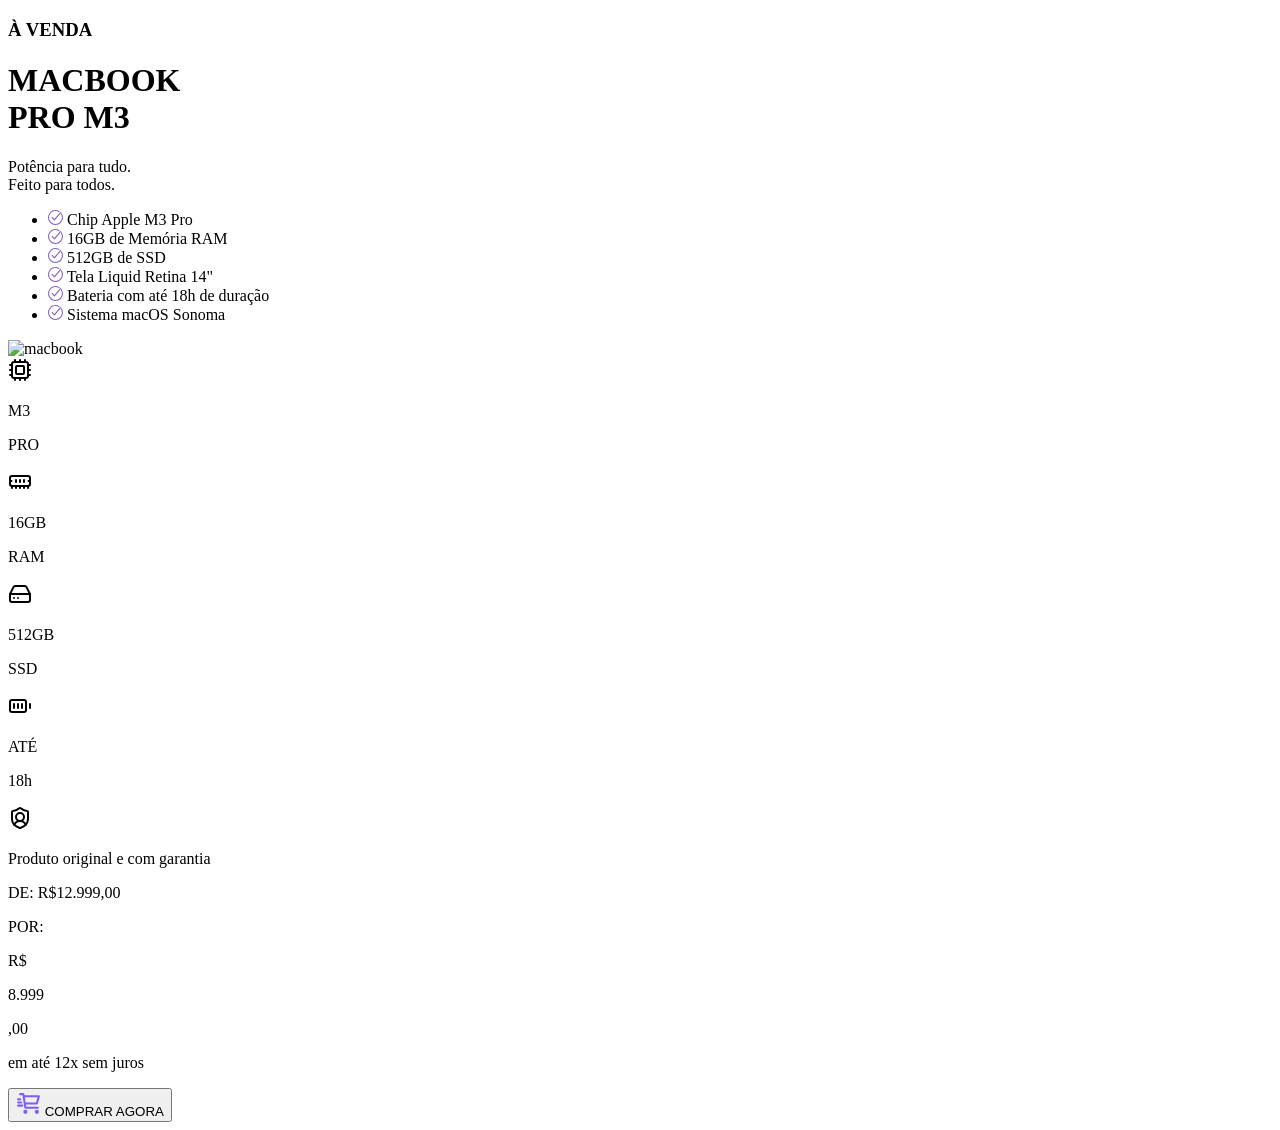
==== Exercicio2/index.html @ b4ba95b3 "Ajustes html" ====
<!DOCTYPE html>
<html lang="en">
<head>
    <meta charset="UTF-8">
    <meta name="viewport" content="width=device-width, initial-scale=1.0">
    <link rel="stylesheet" href="style.css">
    <title>Vendas</title>
</head>
<body>
    <div class="container">
        <div class="principal">
        <div class="info">
            <h3>À VENDA</h3>
            <h1 class="titulo">MACBOOK <br><span>PRO M3</span></h1>
            <p class="msg">
                 Potência para tudo.<br>
                 Feito para todos.
            </p>
            <ul>
                <li><svg width="15px" height="15px" viewBox="0 0 117 117" version="1.1" xmlns="http://www.w3.org/2000/svg" xmlns:xlink="http://www.w3.org/1999/xlink" fill="#000000"><g id="SVGRepo_bgCarrier" stroke-width="0"></g><g id="SVGRepo_tracerCarrier" stroke-linecap="round" stroke-linejoin="round"></g><g id="SVGRepo_iconCarrier"> <title></title> <desc></desc> <defs></defs> <g fill="none" fill-rule="evenodd" id="Page-1" stroke="none" stroke-width="1"> <g fill-rule="nonzero" id="correct"> <path d="M34.5,55.1 C32.9,53.5 30.3,53.5 28.7,55.1 C27.1,56.7 27.1,59.3 28.7,60.9 L47.6,79.8 C48.4,80.6 49.4,81 50.5,81 C50.6,81 50.6,81 50.7,81 C51.8,80.9 52.9,80.4 53.7,79.5 L101,22.8 C102.4,21.1 102.2,18.5 100.5,17 C98.8,15.6 96.2,15.8 94.7,17.5 L50.2,70.8 L34.5,55.1 Z" fill="#815EC2" id="Shape"></path> <path d="M89.1,9.3 C66.1,-5.1 36.6,-1.7 17.4,17.5 C-5.2,40.1 -5.2,77 17.4,99.6 C28.7,110.9 43.6,116.6 58.4,116.6 C73.2,116.6 88.1,110.9 99.4,99.6 C118.7,80.3 122,50.7 107.5,27.7 C106.3,25.8 103.8,25.2 101.9,26.4 C100,27.6 99.4,30.1 100.6,32 C113.1,51.8 110.2,77.2 93.6,93.8 C74.2,113.2 42.5,113.2 23.1,93.8 C3.7,74.4 3.7,42.7 23.1,23.3 C39.7,6.8 65,3.9 84.8,16.2 C86.7,17.4 89.2,16.8 90.4,14.9 C91.6,13 91,10.5 89.1,9.3 Z" fill="#815EC2" id="Shape"></path> </g> </g> </g></svg> Chip Apple M3 Pro</li>
                <li><svg width="15px" height="15px" viewBox="0 0 117 117" version="1.1" xmlns="http://www.w3.org/2000/svg" xmlns:xlink="http://www.w3.org/1999/xlink" fill="#000000"><g id="SVGRepo_bgCarrier" stroke-width="0"></g><g id="SVGRepo_tracerCarrier" stroke-linecap="round" stroke-linejoin="round"></g><g id="SVGRepo_iconCarrier"> <title></title> <desc></desc> <defs></defs> <g fill="none" fill-rule="evenodd" id="Page-1" stroke="none" stroke-width="1"> <g fill-rule="nonzero" id="correct"> <path d="M34.5,55.1 C32.9,53.5 30.3,53.5 28.7,55.1 C27.1,56.7 27.1,59.3 28.7,60.9 L47.6,79.8 C48.4,80.6 49.4,81 50.5,81 C50.6,81 50.6,81 50.7,81 C51.8,80.9 52.9,80.4 53.7,79.5 L101,22.8 C102.4,21.1 102.2,18.5 100.5,17 C98.8,15.6 96.2,15.8 94.7,17.5 L50.2,70.8 L34.5,55.1 Z" fill="#815EC2" id="Shape"></path> <path d="M89.1,9.3 C66.1,-5.1 36.6,-1.7 17.4,17.5 C-5.2,40.1 -5.2,77 17.4,99.6 C28.7,110.9 43.6,116.6 58.4,116.6 C73.2,116.6 88.1,110.9 99.4,99.6 C118.7,80.3 122,50.7 107.5,27.7 C106.3,25.8 103.8,25.2 101.9,26.4 C100,27.6 99.4,30.1 100.6,32 C113.1,51.8 110.2,77.2 93.6,93.8 C74.2,113.2 42.5,113.2 23.1,93.8 C3.7,74.4 3.7,42.7 23.1,23.3 C39.7,6.8 65,3.9 84.8,16.2 C86.7,17.4 89.2,16.8 90.4,14.9 C91.6,13 91,10.5 89.1,9.3 Z" fill="#815EC2" id="Shape"></path> </g> </g> </g></svg> 16GB de Memória RAM</li>
                <li><svg width="15px" height="15px" viewBox="0 0 117 117" version="1.1" xmlns="http://www.w3.org/2000/svg" xmlns:xlink="http://www.w3.org/1999/xlink" fill="#000000"><g id="SVGRepo_bgCarrier" stroke-width="0"></g><g id="SVGRepo_tracerCarrier" stroke-linecap="round" stroke-linejoin="round"></g><g id="SVGRepo_iconCarrier"> <title></title> <desc></desc> <defs></defs> <g fill="none" fill-rule="evenodd" id="Page-1" stroke="none" stroke-width="1"> <g fill-rule="nonzero" id="correct"> <path d="M34.5,55.1 C32.9,53.5 30.3,53.5 28.7,55.1 C27.1,56.7 27.1,59.3 28.7,60.9 L47.6,79.8 C48.4,80.6 49.4,81 50.5,81 C50.6,81 50.6,81 50.7,81 C51.8,80.9 52.9,80.4 53.7,79.5 L101,22.8 C102.4,21.1 102.2,18.5 100.5,17 C98.8,15.6 96.2,15.8 94.7,17.5 L50.2,70.8 L34.5,55.1 Z" fill="#815EC2" id="Shape"></path> <path d="M89.1,9.3 C66.1,-5.1 36.6,-1.7 17.4,17.5 C-5.2,40.1 -5.2,77 17.4,99.6 C28.7,110.9 43.6,116.6 58.4,116.6 C73.2,116.6 88.1,110.9 99.4,99.6 C118.7,80.3 122,50.7 107.5,27.7 C106.3,25.8 103.8,25.2 101.9,26.4 C100,27.6 99.4,30.1 100.6,32 C113.1,51.8 110.2,77.2 93.6,93.8 C74.2,113.2 42.5,113.2 23.1,93.8 C3.7,74.4 3.7,42.7 23.1,23.3 C39.7,6.8 65,3.9 84.8,16.2 C86.7,17.4 89.2,16.8 90.4,14.9 C91.6,13 91,10.5 89.1,9.3 Z" fill="#815EC2" id="Shape"></path> </g> </g> </g></svg> 512GB de SSD</li>
                <li><svg width="15px" height="15px" viewBox="0 0 117 117" version="1.1" xmlns="http://www.w3.org/2000/svg" xmlns:xlink="http://www.w3.org/1999/xlink" fill="#000000"><g id="SVGRepo_bgCarrier" stroke-width="0"></g><g id="SVGRepo_tracerCarrier" stroke-linecap="round" stroke-linejoin="round"></g><g id="SVGRepo_iconCarrier"> <title></title> <desc></desc> <defs></defs> <g fill="none" fill-rule="evenodd" id="Page-1" stroke="none" stroke-width="1"> <g fill-rule="nonzero" id="correct"> <path d="M34.5,55.1 C32.9,53.5 30.3,53.5 28.7,55.1 C27.1,56.7 27.1,59.3 28.7,60.9 L47.6,79.8 C48.4,80.6 49.4,81 50.5,81 C50.6,81 50.6,81 50.7,81 C51.8,80.9 52.9,80.4 53.7,79.5 L101,22.8 C102.4,21.1 102.2,18.5 100.5,17 C98.8,15.6 96.2,15.8 94.7,17.5 L50.2,70.8 L34.5,55.1 Z" fill="#815EC2" id="Shape"></path> <path d="M89.1,9.3 C66.1,-5.1 36.6,-1.7 17.4,17.5 C-5.2,40.1 -5.2,77 17.4,99.6 C28.7,110.9 43.6,116.6 58.4,116.6 C73.2,116.6 88.1,110.9 99.4,99.6 C118.7,80.3 122,50.7 107.5,27.7 C106.3,25.8 103.8,25.2 101.9,26.4 C100,27.6 99.4,30.1 100.6,32 C113.1,51.8 110.2,77.2 93.6,93.8 C74.2,113.2 42.5,113.2 23.1,93.8 C3.7,74.4 3.7,42.7 23.1,23.3 C39.7,6.8 65,3.9 84.8,16.2 C86.7,17.4 89.2,16.8 90.4,14.9 C91.6,13 91,10.5 89.1,9.3 Z" fill="#815EC2" id="Shape"></path> </g> </g> </g></svg> Tela Liquid Retina 14"</li>
                <li><svg width="15px" height="15px" viewBox="0 0 117 117" version="1.1" xmlns="http://www.w3.org/2000/svg" xmlns:xlink="http://www.w3.org/1999/xlink" fill="#000000"><g id="SVGRepo_bgCarrier" stroke-width="0"></g><g id="SVGRepo_tracerCarrier" stroke-linecap="round" stroke-linejoin="round"></g><g id="SVGRepo_iconCarrier"> <title></title> <desc></desc> <defs></defs> <g fill="none" fill-rule="evenodd" id="Page-1" stroke="none" stroke-width="1"> <g fill-rule="nonzero" id="correct"> <path d="M34.5,55.1 C32.9,53.5 30.3,53.5 28.7,55.1 C27.1,56.7 27.1,59.3 28.7,60.9 L47.6,79.8 C48.4,80.6 49.4,81 50.5,81 C50.6,81 50.6,81 50.7,81 C51.8,80.9 52.9,80.4 53.7,79.5 L101,22.8 C102.4,21.1 102.2,18.5 100.5,17 C98.8,15.6 96.2,15.8 94.7,17.5 L50.2,70.8 L34.5,55.1 Z" fill="#815EC2" id="Shape"></path> <path d="M89.1,9.3 C66.1,-5.1 36.6,-1.7 17.4,17.5 C-5.2,40.1 -5.2,77 17.4,99.6 C28.7,110.9 43.6,116.6 58.4,116.6 C73.2,116.6 88.1,110.9 99.4,99.6 C118.7,80.3 122,50.7 107.5,27.7 C106.3,25.8 103.8,25.2 101.9,26.4 C100,27.6 99.4,30.1 100.6,32 C113.1,51.8 110.2,77.2 93.6,93.8 C74.2,113.2 42.5,113.2 23.1,93.8 C3.7,74.4 3.7,42.7 23.1,23.3 C39.7,6.8 65,3.9 84.8,16.2 C86.7,17.4 89.2,16.8 90.4,14.9 C91.6,13 91,10.5 89.1,9.3 Z" fill="#815EC2" id="Shape"></path> </g> </g> </g></svg> Bateria com até 18h de duração</li>
                <li><svg width="15px" height="15px" viewBox="0 0 117 117" version="1.1" xmlns="http://www.w3.org/2000/svg" xmlns:xlink="http://www.w3.org/1999/xlink" fill="#000000"><g id="SVGRepo_bgCarrier" stroke-width="0"></g><g id="SVGRepo_tracerCarrier" stroke-linecap="round" stroke-linejoin="round"></g><g id="SVGRepo_iconCarrier"> <title></title> <desc></desc> <defs></defs> <g fill="none" fill-rule="evenodd" id="Page-1" stroke="none" stroke-width="1"> <g fill-rule="nonzero" id="correct"> <path d="M34.5,55.1 C32.9,53.5 30.3,53.5 28.7,55.1 C27.1,56.7 27.1,59.3 28.7,60.9 L47.6,79.8 C48.4,80.6 49.4,81 50.5,81 C50.6,81 50.6,81 50.7,81 C51.8,80.9 52.9,80.4 53.7,79.5 L101,22.8 C102.4,21.1 102.2,18.5 100.5,17 C98.8,15.6 96.2,15.8 94.7,17.5 L50.2,70.8 L34.5,55.1 Z" fill="#815EC2" id="Shape"></path> <path d="M89.1,9.3 C66.1,-5.1 36.6,-1.7 17.4,17.5 C-5.2,40.1 -5.2,77 17.4,99.6 C28.7,110.9 43.6,116.6 58.4,116.6 C73.2,116.6 88.1,110.9 99.4,99.6 C118.7,80.3 122,50.7 107.5,27.7 C106.3,25.8 103.8,25.2 101.9,26.4 C100,27.6 99.4,30.1 100.6,32 C113.1,51.8 110.2,77.2 93.6,93.8 C74.2,113.2 42.5,113.2 23.1,93.8 C3.7,74.4 3.7,42.7 23.1,23.3 C39.7,6.8 65,3.9 84.8,16.2 C86.7,17.4 89.2,16.8 90.4,14.9 C91.6,13 91,10.5 89.1,9.3 Z" fill="#815EC2" id="Shape"></path> </g> </g> </g></svg> Sistema macOS Sonoma</li>
            </ul>
        </div>
        <div class="imagem">
             <img src="img/macbook.png" alt="macbook">
        </div>
        </div>
        <div class="hardware">
            <div class="divisor">
                <svg xmlns="http://www.w3.org/2000/svg" width="24" height="24" viewBox="0 0 24 24" fill="none" stroke="currentColor" stroke-width="2" stroke-linecap="round" stroke-linejoin="round" class="lucide lucide-cpu-icon lucide-cpu"><path d="M12 20v2"/><path d="M12 2v2"/><path d="M17 20v2"/><path d="M17 2v2"/><path d="M2 12h2"/><path d="M2 17h2"/><path d="M2 7h2"/><path d="M20 12h2"/><path d="M20 17h2"/><path d="M20 7h2"/><path d="M7 20v2"/><path d="M7 2v2"/><rect x="4" y="4" width="16" height="16" rx="2"/><rect x="8" y="8" width="8" height="8" rx="1"/></svg>
                <p>M3</p>
                <p>PRO</p>
            </div>
            <div class="divisor">
                <svg xmlns="http://www.w3.org/2000/svg" width="24" height="24" viewBox="0 0 24 24" fill="none" stroke="currentColor" stroke-width="2" stroke-linecap="round" stroke-linejoin="round" class="lucide lucide-memory-stick-icon lucide-memory-stick"><path d="M12 12v-2"/><path d="M12 18v-2"/><path d="M16 12v-2"/><path d="M16 18v-2"/><path d="M2 11h1.5"/><path d="M20 18v-2"/><path d="M20.5 11H22"/><path d="M4 18v-2"/><path d="M8 12v-2"/><path d="M8 18v-2"/><rect x="2" y="6" width="20" height="10" rx="2"/></svg>
                <p>16GB</p>
                <p>RAM</p>
            </div>
            <div class="divisor">
            <svg xmlns="http://www.w3.org/2000/svg" width="24" height="24" viewBox="0 0 24 24" fill="none" stroke="currentColor" stroke-width="2" stroke-linecap="round" stroke-linejoin="round" class="lucide lucide-hard-drive-icon lucide-hard-drive"><path d="M10 16h.01"/><path d="M2.212 11.577a2 2 0 0 0-.212.896V18a2 2 0 0 0 2 2h16a2 2 0 0 0 2-2v-5.527a2 2 0 0 0-.212-.896L18.55 5.11A2 2 0 0 0 16.76 4H7.24a2 2 0 0 0-1.79 1.11z"/><path d="M21.946 12.013H2.054"/><path d="M6 16h.01"/></svg><br>
                <p>512GB</p>
                <p>SSD</p>
            </div>
            <div class="divisor">
                <svg xmlns="http://www.w3.org/2000/svg" width="24" height="24" viewBox="0 0 24 24" fill="none" stroke="currentColor" stroke-width="2" stroke-linecap="round" stroke-linejoin="round" class="lucide lucide-battery-full-icon lucide-battery-full"><path d="M10 10v4"/><path d="M14 10v4"/><path d="M22 14v-4"/><path d="M6 10v4"/><rect x="2" y="6" width="16" height="12" rx="2"/></svg>
                <p>ATÉ</p>
                <p>18h</p>
            </div>
        </div>
        <div class="venda">
            <div class="garantia">
                <svg xmlns="http://www.w3.org/2000/svg" width="24" height="24" viewBox="0 0 24 24" fill="none" stroke="currentColor" stroke-width="2" stroke-linecap="round" stroke-linejoin="round" class="lucide lucide-shield-user-icon lucide-shield-user"><path d="M20 13c0 5-3.5 7.5-7.66 8.95a1 1 0 0 1-.67-.01C7.5 20.5 4 18 4 13V6a1 1 0 0 1 1-1c2 0 4.5-1.2 6.24-2.72a1.17 1.17 0 0 1 1.52 0C14.51 3.81 17 5 19 5a1 1 0 0 1 1 1z"/><path d="M6.376 18.91a6 6 0 0 1 11.249.003"/><circle cx="12" cy="11" r="4"/></svg>
                <p>Produto original e com garantia</p>
            </div>
            <div class="preco">
                <p>DE: <span class="precoAntigo">R$12.999,00</span></p>
                <p>POR: </p>
                <p>R$ </p>
                <p>8.999</p>
                <p>,00</p>
                <p>em até 12x sem juros</p>
            </div>
            <div class="compra">
            <button><svg width="25px" height="25px" viewBox="0 0 24 24" fill="none" xmlns="http://www.w3.org/2000/svg"><g id="SVGRepo_bgCarrier" stroke-width="0"></g><g id="SVGRepo_tracerCarrier" stroke-linecap="round" stroke-linejoin="round"></g><g id="SVGRepo_iconCarrier"> <path d="M7.2998 5H22L20 12H8.37675M21 16H9L7 3H4M4 8H2M5 11H2M6 14H2M10 20C10 20.5523 9.55228 21 9 21C8.44772 21 8 20.5523 8 20C8 19.4477 8.44772 19 9 19C9.55228 19 10 19.4477 10 20ZM21 20C21 20.5523 20.5523 21 20 21C19.4477 21 19 20.5523 19 20C19 19.4477 19.4477 19 20 19C20.5523 19 21 19.4477 21 20Z" stroke="#7F5CF5" stroke-width="2" stroke-linecap="round" stroke-linejoin="round"></path> </g></svg> <span class="button"> COMPRAR AGORA</span></button>
        </div>
        </div>
    </div>
</body>
</html>
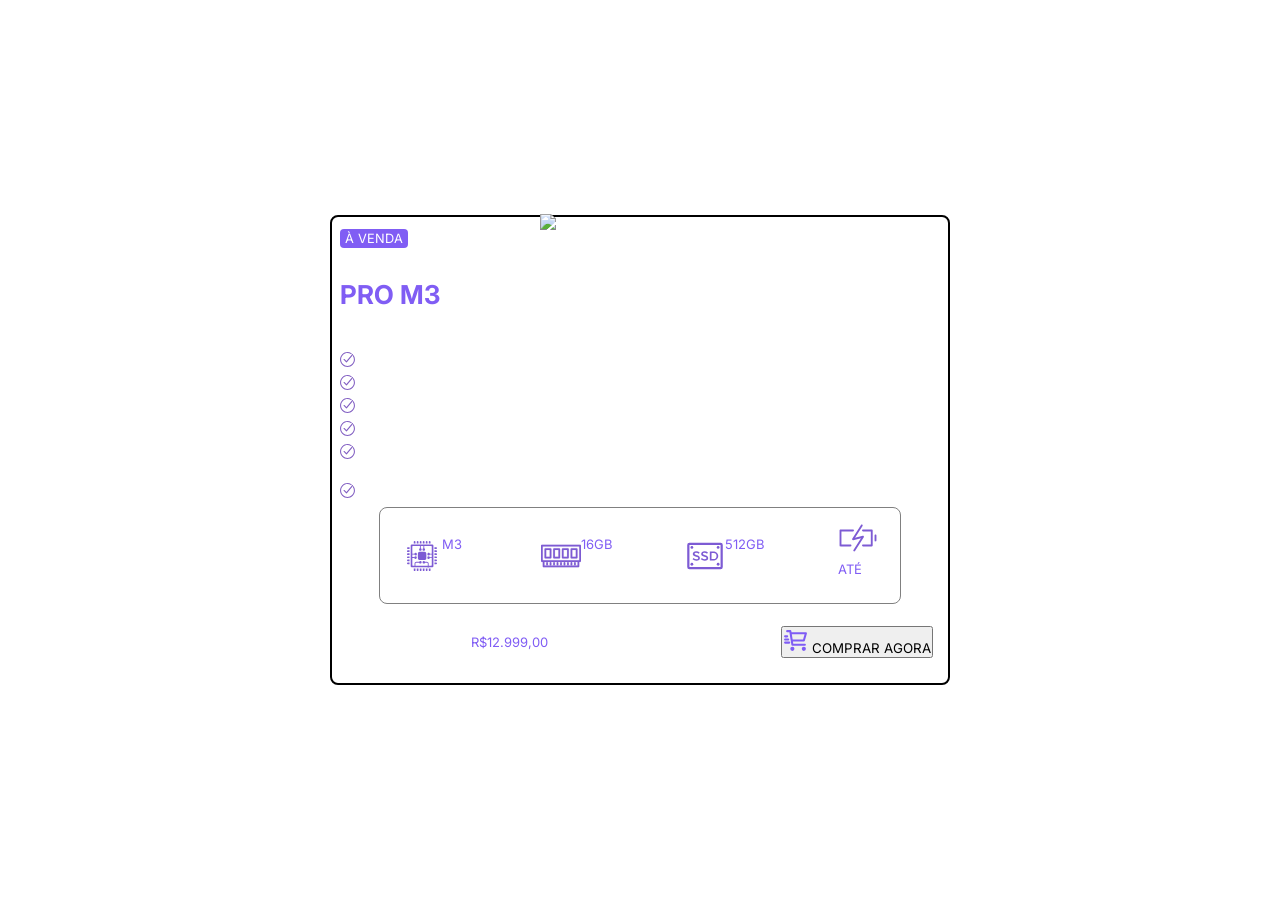
==== commit b78bf76f: "Ajustando html" ====
--- a/Exercicio2/index.html
+++ b/Exercicio2/index.html
@@ -31,30 +31,30 @@
         </div>
         <div class="hardware">
             <div class="divisor">
-                <svg xmlns="http://www.w3.org/2000/svg" width="24" height="24" viewBox="0 0 24 24" fill="none" stroke="currentColor" stroke-width="2" stroke-linecap="round" stroke-linejoin="round" class="lucide lucide-cpu-icon lucide-cpu"><path d="M12 20v2"/><path d="M12 2v2"/><path d="M17 20v2"/><path d="M17 2v2"/><path d="M2 12h2"/><path d="M2 17h2"/><path d="M2 7h2"/><path d="M20 12h2"/><path d="M20 17h2"/><path d="M20 7h2"/><path d="M7 20v2"/><path d="M7 2v2"/><rect x="4" y="4" width="16" height="16" rx="2"/><rect x="8" y="8" width="8" height="8" rx="1"/></svg>
-                <p>M3</p>
-                <p>PRO</p>
+                <svg width="40px" height="40px" viewBox="0 0 24 24" xmlns="http://www.w3.org/2000/svg" fill="none"><g id="SVGRepo_bgCarrier" stroke-width="0"></g><g id="SVGRepo_tracerCarrier" stroke-linecap="round" stroke-linejoin="round"></g><g id="SVGRepo_iconCarrier"><path fill="#7D5BD4" d="M13.497 9.405h-2.86c-.612 0-1.11.503-1.11 1.12v2.81c0 .617.498 1.12 1.11 1.12h2.86c.611 0 1.109-.502 1.109-1.12v-2.81c0-.617-.498-1.12-1.11-1.12Zm3.613-5.892A.51.51 0 0 0 16.604 3a.51.51 0 0 0-.509.513V4.54h1.017V3.513Zm-1.806 0A.51.51 0 0 0 14.796 3a.51.51 0 0 0-.509.513V4.54h1.017V3.513Zm-1.807 0A.51.51 0 0 0 12.988 3a.51.51 0 0 0-.508.513V4.54h1.017V3.513Zm-1.807 0A.51.51 0 0 0 11.18 3a.51.51 0 0 0-.508.513V4.54h1.017V3.513Zm-1.808 0A.51.51 0 0 0 9.374 3a.51.51 0 0 0-.508.513V4.54h1.016V3.513Zm-1.807 0A.51.51 0 0 0 7.567 3a.51.51 0 0 0-.508.513V4.54h1.016V3.513ZM7.059 20.487a.51.51 0 0 0 .508.513.51.51 0 0 0 .508-.513V19.46H7.06v1.026Zm1.807 0a.51.51 0 0 0 .508.513.51.51 0 0 0 .508-.513V19.46H8.866v1.026Zm1.807 0a.51.51 0 0 0 .508.513.51.51 0 0 0 .509-.513V19.46h-1.017v1.026Zm1.807 0a.51.51 0 0 0 .508.513.51.51 0 0 0 .509-.513V19.46H12.48v1.026Zm1.807 0a.51.51 0 0 0 .508.513.51.51 0 0 0 .509-.513V19.46h-1.017v1.026Zm1.807 0a.51.51 0 0 0 .509.513.51.51 0 0 0 .508-.513V19.46h-1.017v1.026Zm4.398-4.61h-1.017v1.026h1.017A.51.51 0 0 0 21 16.39a.51.51 0 0 0-.508-.513Zm0-1.825h-1.017v1.027h1.017a.51.51 0 0 0 .508-.514.51.51 0 0 0-.508-.513Zm0-1.824h-1.017v1.026h1.017a.51.51 0 0 0 .508-.513.51.51 0 0 0-.508-.513Zm0-1.824h-1.017v1.026h1.017a.51.51 0 0 0 .508-.513.51.51 0 0 0-.508-.513Zm0-1.824h-1.017v1.026h1.017A.51.51 0 0 0 21 9.093a.51.51 0 0 0-.508-.514ZM21 7.268a.51.51 0 0 0-.508-.513h-1.017v1.026h1.017A.51.51 0 0 0 21 7.268Zm-18 0a.51.51 0 0 0 .508.513h1.017V6.755H3.508A.51.51 0 0 0 3 7.268Zm0 1.825a.51.51 0 0 0 .508.513h1.017V8.579H3.508A.51.51 0 0 0 3 9.093Zm0 1.824a.51.51 0 0 0 .508.513h1.017v-1.026H3.508a.51.51 0 0 0-.508.513Zm0 1.824a.51.51 0 0 0 .508.513h1.017v-1.026H3.508a.51.51 0 0 0-.508.513Zm0 1.824a.51.51 0 0 0 .508.514h1.017v-1.027H3.508a.51.51 0 0 0-.508.513Zm0 1.825a.51.51 0 0 0 .508.513h1.017v-1.026H3.508A.51.51 0 0 0 3 16.39Z"></path><path fill="#7D5BD4" d="M18.169 5.034H5.889a.681.681 0 0 0-.678.684v12.397a.68.68 0 0 0 .677.684h9.355l.004.035h1.016l.003-.035h1.903a.68.68 0 0 0 .677-.684V5.718a.68.68 0 0 0-.677-.684Zm-.31 5.587h-1.113a.78.78 0 0 0-.73-.52c-.43 0-.78.352-.78.786 0 .435.35.787.78.787a.777.777 0 0 0 .73-.52h1.114v1.571a2.238 2.238 0 0 0-.253-.013h-.905a.778.778 0 0 0-.73-.52.783.783 0 0 0-.78.787c0 .434.349.787.78.787a.778.778 0 0 0 .73-.52h.905c.104 0 .184.005.253.017v4.248c0 .161-.13.292-.29.292h-1.566c.005-.376.008-.864.008-1.125 0-.766-.428-1.223-1.144-1.223h-1.073a.775.775 0 0 0-1.489.318c0 .434.35.787.78.787a.778.778 0 0 0 .748-.578v.007h1.034c.426 0 .616.212.616.689 0 .264-.004.749-.008 1.125H8.059l-.003-1.125c0-.477.19-.69.617-.69h1.598c.093.33.39.572.746.572.43 0 .78-.352.78-.787a.783.783 0 0 0-.78-.787.779.779 0 0 0-.712.47H8.673c-.717 0-1.145.456-1.145 1.222 0 .061 0 .61.003 1.125H6.487a.291.291 0 0 1-.29-.292v-4.306c.478.002.953.006 1.19.009a.778.778 0 0 0 .731.522c.43 0 .78-.353.78-.787a.783.783 0 0 0-.78-.787.778.778 0 0 0-.73.518c-.24-.002-.713-.006-1.19-.008v-1.503H7.43c.109.303.393.52.73.52.431 0 .78-.352.78-.787a.783.783 0 0 0-.78-.786.777.777 0 0 0-.73.52H6.198V6.321c0-.161.13-.292.29-.292h4.267v1.26a.785.785 0 0 0-.515.738c0 .434.349.787.779.787.43 0 .78-.352.78-.787a.784.784 0 0 0-.516-.737V6.03h1.54v1.282a.785.785 0 0 0-.516.738c0 .434.349.787.78.787.43 0 .778-.353.778-.787a.784.784 0 0 0-.515-.737V6.03h4.221c.16 0 .29.13.29.292v4.298Z"></path></g></svg>
+                <p class="prg"><span class="enf">M3</span><br>PRO</p>
+                
             </div>
             <div class="divisor">
-                <svg xmlns="http://www.w3.org/2000/svg" width="24" height="24" viewBox="0 0 24 24" fill="none" stroke="currentColor" stroke-width="2" stroke-linecap="round" stroke-linejoin="round" class="lucide lucide-memory-stick-icon lucide-memory-stick"><path d="M12 12v-2"/><path d="M12 18v-2"/><path d="M16 12v-2"/><path d="M16 18v-2"/><path d="M2 11h1.5"/><path d="M20 18v-2"/><path d="M20.5 11H22"/><path d="M4 18v-2"/><path d="M8 12v-2"/><path d="M8 18v-2"/><rect x="2" y="6" width="20" height="10" rx="2"/></svg>
-                <p>16GB</p>
-                <p>RAM</p>
+                <svg fill="#7D5BD4" height="40px" width="40px" version="1.1" id="Layer_1" xmlns="http://www.w3.org/2000/svg" xmlns:xlink="http://www.w3.org/1999/xlink" viewBox="0 0 299.92 299.92" xml:space="preserve" stroke="#845FC8"><g id="SVGRepo_bgCarrier" stroke-width="0"></g><g id="SVGRepo_tracerCarrier" stroke-linecap="round" stroke-linejoin="round"></g><g id="SVGRepo_iconCarrier"> <g> <g> <g> <path d="M293.4,65.2H6.52C2.914,65.2,0,68.114,0,71.72v117.36c0,3.606,2.914,6.52,6.52,6.52h6.52v32.6 c0,3.606,2.914,6.52,6.52,6.52h260.8c3.606,0,6.52-2.914,6.52-6.52v-32.6h6.52c3.606,0,6.52-2.914,6.52-6.52V71.72 C299.92,68.114,297.006,65.2,293.4,65.2z M273.84,221.68h-19.56H228.2h-26.08h-26.08h-26.08h-26.08H97.8H71.72H45.64H26.08V195.6 h19.56h26.08H97.8h26.08h26.08h26.08h26.08h26.08h26.08h19.56V221.68z M286.88,182.56h-6.52H19.56h-6.52V78.24h273.84V182.56z"></path> <path d="M32.6,169.52h39.12c3.606,0,6.52-2.914,6.52-6.52V97.8c0-3.606-2.914-6.52-6.52-6.52H32.6c-3.606,0-6.52,2.914-6.52,6.52 V163C26.08,166.606,28.994,169.52,32.6,169.52z M39.12,104.32H65.2v52.16H39.12V104.32z"></path> <path d="M97.8,169.52h39.12c3.606,0,6.52-2.914,6.52-6.52V97.8c0-3.606-2.914-6.52-6.52-6.52H97.8c-3.606,0-6.52,2.914-6.52,6.52 V163C91.28,166.606,94.194,169.52,97.8,169.52z M104.32,104.32h26.08v52.16h-26.08V104.32z"></path> <path d="M163,169.52h39.12c3.606,0,6.52-2.914,6.52-6.52V97.8c0-3.606-2.914-6.52-6.52-6.52H163c-3.606,0-6.52,2.914-6.52,6.52 V163C156.48,166.606,159.394,169.52,163,169.52z M169.52,104.32h26.08v52.16h-26.08V104.32z"></path> <path d="M228.2,169.52h39.12c3.606,0,6.52-2.914,6.52-6.52V97.8c0-3.606-2.914-6.52-6.52-6.52H228.2 c-3.606,0-6.52,2.914-6.52,6.52V163C221.68,166.606,224.594,169.52,228.2,169.52z M234.72,104.32h26.08v52.16h-26.08V104.32z"></path> <path d="M52.16,215.16v-13.04c0-3.606-2.914-6.52-6.52-6.52c-3.606,0-6.52,2.914-6.52,6.52v13.04c0,3.606,2.914,6.52,6.52,6.52 C49.246,221.68,52.16,218.766,52.16,215.16z"></path> <path d="M78.24,215.16v-13.04c0-3.606-2.914-6.52-6.52-6.52c-3.606,0-6.52,2.914-6.52,6.52v13.04c0,3.606,2.914,6.52,6.52,6.52 C75.326,221.68,78.24,218.766,78.24,215.16z"></path> <path d="M104.32,215.16v-13.04c0-3.606-2.914-6.52-6.52-6.52c-3.606,0-6.52,2.914-6.52,6.52v13.04c0,3.606,2.914,6.52,6.52,6.52 C101.406,221.68,104.32,218.766,104.32,215.16z"></path> <path d="M130.4,215.16v-13.04c0-3.606-2.914-6.52-6.52-6.52c-3.606,0-6.52,2.914-6.52,6.52v13.04c0,3.606,2.914,6.52,6.52,6.52 C127.486,221.68,130.4,218.766,130.4,215.16z"></path> <path d="M156.48,215.16v-13.04c0-3.606-2.914-6.52-6.52-6.52s-6.52,2.914-6.52,6.52v13.04c0,3.606,2.914,6.52,6.52,6.52 S156.48,218.766,156.48,215.16z"></path> <path d="M182.56,215.16v-13.04c0-3.606-2.914-6.52-6.52-6.52c-3.606,0-6.52,2.914-6.52,6.52v13.04c0,3.606,2.914,6.52,6.52,6.52 C179.646,221.68,182.56,218.766,182.56,215.16z"></path> <path d="M208.64,215.16v-13.04c0-3.606-2.914-6.52-6.52-6.52c-3.606,0-6.52,2.914-6.52,6.52v13.04c0,3.606,2.914,6.52,6.52,6.52 C205.726,221.68,208.64,218.766,208.64,215.16z"></path> <path d="M234.72,215.16v-13.04c0-3.606-2.914-6.52-6.52-6.52c-3.606,0-6.52,2.914-6.52,6.52v13.04c0,3.606,2.914,6.52,6.52,6.52 C231.806,221.68,234.72,218.766,234.72,215.16z"></path> <path d="M260.8,215.16v-13.04c0-3.606-2.914-6.52-6.52-6.52c-3.606,0-6.52,2.914-6.52,6.52v13.04c0,3.606,2.914,6.52,6.52,6.52 C257.886,221.68,260.8,218.766,260.8,215.16z"></path> </g> </g> </g> </g></svg>
+                <p class="prg" ><span class="enf">16GB</span><br>RAM</p>
+        
             </div>
             <div class="divisor">
-            <svg xmlns="http://www.w3.org/2000/svg" width="24" height="24" viewBox="0 0 24 24" fill="none" stroke="currentColor" stroke-width="2" stroke-linecap="round" stroke-linejoin="round" class="lucide lucide-hard-drive-icon lucide-hard-drive"><path d="M10 16h.01"/><path d="M2.212 11.577a2 2 0 0 0-.212.896V18a2 2 0 0 0 2 2h16a2 2 0 0 0 2-2v-5.527a2 2 0 0 0-.212-.896L18.55 5.11A2 2 0 0 0 16.76 4H7.24a2 2 0 0 0-1.79 1.11z"/><path d="M21.946 12.013H2.054"/><path d="M6 16h.01"/></svg><br>
-                <p>512GB</p>
-                <p>SSD</p>
+            <svg fill="#7D5BD4" width="40px" height="40px" viewBox="0 0 36 36" version="1.1" preserveAspectRatio="xMidYMid meet" xmlns="http://www.w3.org/2000/svg" xmlns:xlink="http://www.w3.org/1999/xlink"><g id="SVGRepo_bgCarrier" stroke-width="0"></g><g id="SVGRepo_tracerCarrier" stroke-linecap="round" stroke-linejoin="round"></g><g id="SVGRepo_iconCarrier"> <title>ssd-line</title> <path d="M32,6H4A2,2,0,0,0,2,8V28a2,2,0,0,0,2,2H32a2,2,0,0,0,2-2V8A2,2,0,0,0,32,6Zm0,22H4V8H32Z" class="clr-i-outline clr-i-outline-path-1"></path><circle cx="6.21" cy="10.25" r="1.25" class="clr-i-outline clr-i-outline-path-2"></circle><circle cx="29.81" cy="10.25" r="1.25" class="clr-i-outline clr-i-outline-path-3"></circle><circle cx="6.21" cy="25.42" r="1.25" class="clr-i-outline clr-i-outline-path-4"></circle><circle cx="29.81" cy="25.42" r="1.25" class="clr-i-outline clr-i-outline-path-5"></circle><path d="M10,18.62c1.32.31,1.91.54,1.91,1.22s-.53,1.09-1.55,1.09a4,4,0,0,1-2.71-1.11l-.86,1.06a5,5,0,0,0,3.52,1.34c2,0,3.1-1,3.1-2.52s-1.15-2.05-2.87-2.44c-1.31-.3-1.92-.54-1.92-1.21A1.25,1.25,0,0,1,10,15a3.68,3.68,0,0,1,2.37,1l.81-1.1A4.58,4.58,0,0,0,10,13.69c-1.74,0-3,1.05-3,2.49S8.26,18.22,10,18.62Z" class="clr-i-outline clr-i-outline-path-6"></path><path d="M17.83,20.93a4,4,0,0,1-2.71-1.11l-.86,1.06a5,5,0,0,0,3.52,1.34c2,0,3.1-1,3.1-2.52S19.73,17.65,18,17.26c-1.31-.3-1.92-.54-1.92-1.21A1.25,1.25,0,0,1,17.48,15a3.68,3.68,0,0,1,2.37,1l.81-1.1a4.56,4.56,0,0,0-3.12-1.15c-1.73,0-3,1.05-3,2.49s1.19,2,2.89,2.44c1.32.31,1.91.54,1.91,1.22S18.85,20.93,17.83,20.93Z" class="clr-i-outline clr-i-outline-path-7"></path><path d="M29.9,18c0-2.41-1.92-4.12-4.64-4.12h-2.9v8.24h2.9C28,22.08,29.9,20.37,29.9,18Zm-6-2.76h1.56a2.77,2.77,0,1,1,0,5.53H23.86Z" class="clr-i-outline clr-i-outline-path-8"></path> <rect x="0" y="0" width="36" height="36" fill-opacity="0"></rect> </g></svg>
+            <p class="prg" ><span class="enf">512GB</span><br>SSD</p>
+               
             </div>
-            <div class="divisor">
-                <svg xmlns="http://www.w3.org/2000/svg" width="24" height="24" viewBox="0 0 24 24" fill="none" stroke="currentColor" stroke-width="2" stroke-linecap="round" stroke-linejoin="round" class="lucide lucide-battery-full-icon lucide-battery-full"><path d="M10 10v4"/><path d="M14 10v4"/><path d="M22 14v-4"/><path d="M6 10v4"/><rect x="2" y="6" width="16" height="12" rx="2"/></svg>
-                <p>ATÉ</p>
-                <p>18h</p>
+            <div class="divisorOff">
+            <svg fill="#7D5BD4" width="40px" height="40px" viewBox="0 0 32 32" version="1.1" xmlns="http://www.w3.org/2000/svg"><g id="SVGRepo_bgCarrier" stroke-width="0"></g><g id="SVGRepo_tracerCarrier" stroke-linecap="round" stroke-linejoin="round"></g><g id="SVGRepo_iconCarrier"> <title>battery-charging</title> <path d="M27 9.25h-7c-0.414 0-0.75 0.336-0.75 0.75s0.336 0.75 0.75 0.75v0h6.25v10.5h-6.25c-0.414 0-0.75 0.336-0.75 0.75s0.336 0.75 0.75 0.75v0h7c0.414-0 0.75-0.336 0.75-0.75v0-12c-0-0.414-0.336-0.75-0.75-0.75v0zM10 21.25h-7.25v-10.5h9.25c0.414 0 0.75-0.336 0.75-0.75s-0.336-0.75-0.75-0.75v0h-10c-0.414 0-0.75 0.336-0.75 0.75v0 12c0 0.414 0.336 0.75 0.75 0.75h8c0.414 0 0.75-0.336 0.75-0.75s-0.336-0.75-0.75-0.75v0zM30 13.25c-0.414 0-0.75 0.336-0.75 0.75v0 4c0 0.414 0.336 0.75 0.75 0.75s0.75-0.336 0.75-0.75v0-4c-0-0.414-0.336-0.75-0.75-0.75v0zM20.609 14.562c-0.138-0.19-0.359-0.312-0.609-0.312-0.065 0-0.128 0.008-0.188 0.024l0.005-0.001-6.176 1.544 5.99-9.414c0.072-0.113 0.115-0.251 0.115-0.399 0-0.414-0.336-0.75-0.75-0.75-0.264 0-0.496 0.136-0.629 0.342l-0.002 0.003-7 11c-0.073 0.114-0.117 0.253-0.117 0.402 0 0.414 0.336 0.75 0.75 0.75 0.065 0 0.127-0.008 0.187-0.023l-0.005 0.001 6.176-1.544-5.99 9.414c-0.074 0.114-0.117 0.253-0.117 0.402 0 0.265 0.137 0.498 0.345 0.631l0.003 0.002c0.113 0.073 0.251 0.117 0.399 0.117 0.001 0 0.001 0 0.002 0h-0c0 0 0.001 0 0.001 0 0.265 0 0.498-0.137 0.631-0.345l0.002-0.003 7-11c0.073-0.114 0.117-0.254 0.117-0.403 0-0.164-0.053-0.316-0.142-0.44l0.002 0.002z"></path> </g></svg>
+            <p class="prg" ><span class="enf">ATÉ</span><br>18h</p>
+                
             </div>
         </div>
         <div class="venda">
             <div class="garantia">
                 <svg xmlns="http://www.w3.org/2000/svg" width="24" height="24" viewBox="0 0 24 24" fill="none" stroke="currentColor" stroke-width="2" stroke-linecap="round" stroke-linejoin="round" class="lucide lucide-shield-user-icon lucide-shield-user"><path d="M20 13c0 5-3.5 7.5-7.66 8.95a1 1 0 0 1-.67-.01C7.5 20.5 4 18 4 13V6a1 1 0 0 1 1-1c2 0 4.5-1.2 6.24-2.72a1.17 1.17 0 0 1 1.52 0C14.51 3.81 17 5 19 5a1 1 0 0 1 1 1z"/><path d="M6.376 18.91a6 6 0 0 1 11.249.003"/><circle cx="12" cy="11" r="4"/></svg>
-                <p>Produto original e com garantia</p>
+                <p>Produto original<br>e com garantia</p>
             </div>
             <div class="preco">
                 <p>DE: <span class="precoAntigo">R$12.999,00</span></p>
--- a/Exercicio2/style.css
+++ b/Exercicio2/style.css
@@ -0,0 +1,135 @@
+@import url('https://fonts.googleapis.com/css2?family=Inter:ital,opsz,wght@0,14..32,100..900;1,14..32,100..900&display=swap');
+
+*{
+    margin: 0;
+    padding: 0;
+    color: white;
+    font-family: 'Inter', sans-serif;
+}
+
+body{
+    display: flex;
+    justify-content: center;    
+    align-items: center;
+    height: 100vh;
+    background-image: url(img/background.jpg);
+    background-repeat: no-repeat;
+    background-size: cover;
+    background-position: center;
+    font-size: small;
+}
+
+span{
+    color: #805DF4;
+}
+
+h3{
+    display: flex;
+    padding: 2px;
+    background-color: #805DF4;
+    width: 4rem;
+    border-radius: 4px;
+    font-size: 0.8rem;
+    font-weight: 400;
+    justify-content: center;
+  
+}
+
+.container{
+    display: flex;
+    align-items: center;
+    flex-direction: column;
+    justify-content: space-around;
+    width: 600px;
+    height: 450px;
+    border: solid 2px #000000;
+    border-radius: 8px;
+    padding: 8px;
+}
+
+.msg{
+    margin-bottom: 10px;
+}
+
+.container img{
+    width: 400px;
+    height: 300px;
+}
+
+.imagem{
+    display: flex;
+    align-items: center;
+    justify-content: center;
+    height: 100%;
+    width: 90%;
+    background-image: url(img/backmac.png);
+    background-size: cover;
+    background-repeat: no-repeat;
+    
+}
+
+
+.principal{
+   
+    display: flex;
+    flex-direction: row;
+    align-items: center;
+    width: 100%; 
+    height: 60%;
+}
+
+.info{
+    display: flex;
+    flex-direction: column;
+    align-items: left;
+    
+    width: 300px;
+    height: 100%;
+    justify-content: space-between;
+
+}
+
+ul{
+    list-style: none;
+    display: flex;
+    flex-direction: column;
+    align-items: left;
+    gap: 5px;
+    font-size: small;
+    font-weight: 250;
+}
+
+.hardware{
+    display: flex;
+    flex-direction: row;
+    align-items: center;
+    justify-content: space-around;
+    gap: 3rem;
+    border: 1px solid gray; 
+    padding: 10px;
+    border-radius: 8px;
+    width: 500px;
+}
+
+.divisor{
+    display: flex;  
+    flex-direction: row;
+}
+
+.button{
+    color: black;
+}
+
+.preco{
+    display: flex;
+    flex-direction: row;
+    align-items: center;
+    justify-content: space-between;
+}
+
+.venda{
+    display: flex;
+    flex-direction: row; 
+    align-items: center;
+    justify-content: space-between;
+}
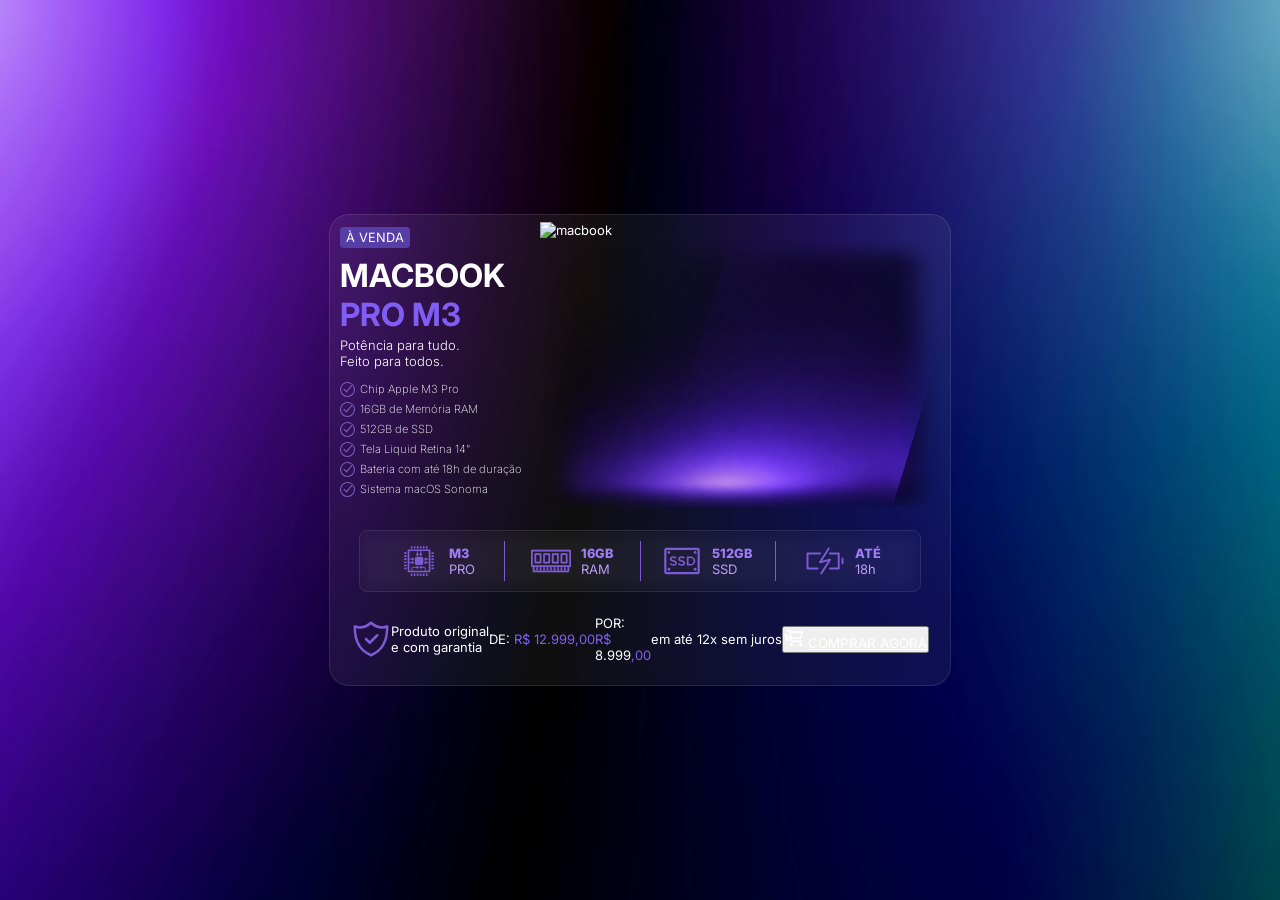
==== commit 43de969c: "ajustes finais html" ====
--- a/Exercicio2/index.html
+++ b/Exercicio2/index.html
@@ -11,7 +11,7 @@
         <div class="principal">
         <div class="info">
             <h3>À VENDA</h3>
-            <h1 class="titulo">MACBOOK <br><span>PRO M3</span></h1>
+            <h1 class="titulo">MACBOOK <br><span class="PRO">PRO M3</span></h1>
             <p class="msg">
                  Potência para tudo.<br>
                  Feito para todos.
@@ -53,19 +53,30 @@
         </div>
         <div class="venda">
             <div class="garantia">
-                <svg xmlns="http://www.w3.org/2000/svg" width="24" height="24" viewBox="0 0 24 24" fill="none" stroke="currentColor" stroke-width="2" stroke-linecap="round" stroke-linejoin="round" class="lucide lucide-shield-user-icon lucide-shield-user"><path d="M20 13c0 5-3.5 7.5-7.66 8.95a1 1 0 0 1-.67-.01C7.5 20.5 4 18 4 13V6a1 1 0 0 1 1-1c2 0 4.5-1.2 6.24-2.72a1.17 1.17 0 0 1 1.52 0C14.51 3.81 17 5 19 5a1 1 0 0 1 1 1z"/><path d="M6.376 18.91a6 6 0 0 1 11.249.003"/><circle cx="12" cy="11" r="4"/></svg>
-                <p>Produto original<br>e com garantia</p>
+            <svg   svg version="1.1" id="Icons" xmlns="http://www.w3.org/2000/svg" xmlns:xlink="http://www.w3.org/1999/xlink" viewBox="0 0 32 32" xml:space="preserve" width="40px" height="40px" fill="#000000"><g id="SVGRepo_bgCarrier" stroke-width="0"></g><g id="SVGRepo_tracerCarrier" stroke-linecap="round" stroke-linejoin="round"></g><g id="SVGRepo_iconCarrier"> <style type="text/css"> .st0{fill:none;stroke:#7D5BD4;stroke-width:2;stroke-linecap:round;stroke-linejoin:round;stroke-miterlimit:10;} .st1{fill:none;stroke:#7D5BD4;stroke-width:2;stroke-linejoin:round;stroke-miterlimit:10;} </style> <path class="st0" d="M25,6.7c-3.4,0-6.6-1.4-9-3.7c-2.4,2.3-5.6,3.7-9,3.7C5.6,6.7,4.3,6.4,3,6c0,14,5.5,19.6,13,23 c7.5-3.4,13-9,13-23C27.7,6.4,26.4,6.7,25,6.7z"></path> <polyline class="st0" points="12,16 15,19 21,13 "></polyline> </g></svg>                <p>Produto original<br>e com garantia</p>
             </div>
             <div class="preco">
-                <p>DE: <span class="precoAntigo">R$12.999,00</span></p>
-                <p>POR: </p>
-                <p>R$ </p>
-                <p>8.999</p>
-                <p>,00</p>
-                <p>em até 12x sem juros</p>
+
+                <div class="precoAntigo">
+                <p>DE: <span class="listra-preco">R$ 12.999,00</span></p>
+                </div>
+
+                <div class="enfPreco">
+                <div class="por">
+                <p>POR:</p>
+                <span class="enfcif">R$</span>
+                </div>
+                
+                <div class="precoNovo">
+                <p>8.999<span class="zeros">,00</span></p>
+                
+                </div>
+                </div>
+
+                <p class="msgPreco">em até 12x sem juros</p>
             </div>
             <div class="compra">
-            <button><svg width="25px" height="25px" viewBox="0 0 24 24" fill="none" xmlns="http://www.w3.org/2000/svg"><g id="SVGRepo_bgCarrier" stroke-width="0"></g><g id="SVGRepo_tracerCarrier" stroke-linecap="round" stroke-linejoin="round"></g><g id="SVGRepo_iconCarrier"> <path d="M7.2998 5H22L20 12H8.37675M21 16H9L7 3H4M4 8H2M5 11H2M6 14H2M10 20C10 20.5523 9.55228 21 9 21C8.44772 21 8 20.5523 8 20C8 19.4477 8.44772 19 9 19C9.55228 19 10 19.4477 10 20ZM21 20C21 20.5523 20.5523 21 20 21C19.4477 21 19 20.5523 19 20C19 19.4477 19.4477 19 20 19C20.5523 19 21 19.4477 21 20Z" stroke="#7F5CF5" stroke-width="2" stroke-linecap="round" stroke-linejoin="round"></path> </g></svg> <span class="button"> COMPRAR AGORA</span></button>
+            <button class="botao"><svg width="20px" height="20px" viewBox="0 0 24 24" fill="none" xmlns="http://www.w3.org/2000/svg"><g id="SVGRepo_bgCarrier" stroke-width="0"></g><g id="SVGRepo_tracerCarrier" stroke-linecap="round" stroke-linejoin="round"></g><g id="SVGRepo_iconCarrier"> <path d="M7.2998 5H22L20 12H8.37675M21 16H9L7 3H4M4 8H2M5 11H2M6 14H2M10 20C10 20.5523 9.55228 21 9 21C8.44772 21 8 20.5523 8 20C8 19.4477 8.44772 19 9 19C9.55228 19 10 19.4477 10 20ZM21 20C21 20.5523 20.5523 21 20 21C19.4477 21 19 20.5523 19 20C19 19.4477 19.4477 19 20 19C20.5523 19 21 19.4477 21 20Z" stroke="#ffffff" stroke-width="2" stroke-linecap="round" stroke-linejoin="round"></path> </g></svg> <span class="button"><a target="_blank" href="https://www.kabum.com.br/produto/1015062/macbook-neo-apple-13-chip-a18-pro-cpu-de-6-nucleos-gpu-de-5-nucleos-512gb-touch-id-indigo-mhfg4bz-a?gad_source=1&gad_campaignid=23737353117&gbraid=0AAAAABrETJ_m5jkjNv2t1LRmu_kOFqsHC&gclid=CjwKCAjwwdbPBhBgEiwAxBRA4UCiUzD63-ICgEfJbFEj2UE_NWfn3AinVbFJUmCl5OhIQFhy5Wre_hoCw_wQAvD_BwE">COMPRAR AGORA</a></span></button>
         </div>
         </div>
     </div>
--- a/Exercicio2/style.css
+++ b/Exercicio2/style.css
@@ -19,19 +19,24 @@
     font-size: small;
 }
 
+.titulo{
+    font-size: 2rem;
+}
+
 span{
     color: #805DF4;
 }
 
 h3{
     display: flex;
-    padding: 2px;
-    background-color: #805DF4;
+    padding: 3px;
+    background-color: #563ea7;
     width: 4rem;
     border-radius: 4px;
     font-size: 0.8rem;
     font-weight: 400;
     justify-content: center;
+    margin-bottom: 5px;
   
 }
 
@@ -43,12 +48,16 @@
     width: 600px;
     height: 450px;
     border: solid 2px #000000;
-    border-radius: 8px;
-    padding: 8px;
+    padding: 10px;
+    background: rgba(255,255,255,0.06);
+    backdrop-filter: blur(10px);
+    border: 1px solid rgba(255,255,255,0.1);
+    border-radius: 20px;
 }
 
 .msg{
     margin-bottom: 10px;
+    font-weight: 300;
 }
 
 .container img{
@@ -61,16 +70,13 @@
     align-items: center;
     justify-content: center;
     height: 100%;
-    width: 90%;
     background-image: url(img/backmac.png);
     background-size: cover;
     background-repeat: no-repeat;
     
 }
 
-
 .principal{
-   
     display: flex;
     flex-direction: row;
     align-items: center;
@@ -82,10 +88,11 @@
     display: flex;
     flex-direction: column;
     align-items: left;
-    
     width: 300px;
     height: 100%;
     justify-content: space-between;
+
+    margin-bottom: 20px;
 
 }
 
@@ -95,8 +102,22 @@
     flex-direction: column;
     align-items: left;
     gap: 5px;
-    font-size: small;
-    font-weight: 250;
+    font-size: 0.7rem;
+    font-weight: 200;
+}
+
+li{
+    display: flex;
+    align-items: center;
+    gap: 5px
+}
+
+
+.venda{
+    display: flex;
+    flex-direction: row; 
+    align-items: center;
+    justify-content: space-between;
 }
 
 .hardware{
@@ -104,16 +125,52 @@
     flex-direction: row;
     align-items: center;
     justify-content: space-around;
-    gap: 3rem;
-    border: 1px solid gray; 
+    border: solid 1px #7D5BD4; 
     padding: 10px;
     border-radius: 8px;
-    width: 500px;
+    width: 90%;
+    backdrop-filter: blur(10px);
+    background: rgba(255,255,255,0.0);  
+    border: 1px solid rgba(255,255,255,0.1);
+}
+
+.hardware:hover{
+    background: rgba(255,255,255,0.06);
+    backdrop-filter: blur(10px);
+    border: 1px solid rgba(255,255,255,0.1);
+    cursor: pointer;
+    transition: ease-in-out 0.3s;
 }
 
 .divisor{
     display: flex;  
     flex-direction: row;
+    border-right: solid 1px #7D5BD4;
+    height: 40px;
+    width: 135px;
+    align-items: center;    
+    justify-content: center;
+    gap: 10px;
+}
+
+.divisorOff{
+     display: flex;  
+    flex-direction: row;
+    height: 40px;
+    width: 135px;
+    align-items: center;    
+    justify-content: center;
+    gap: 10px;
+}
+
+.enf{
+    color: #A17CF7;
+    font-weight: 800;
+    font-size: 0.8rem;
+}
+
+.prg{
+    color: #BB9BF8;
 }
 
 .button{
@@ -127,9 +184,12 @@
     justify-content: space-between;
 }
 
-.venda{
+.garantia{
     display: flex;
-    flex-direction: row; 
+    flex-direction: row;
     align-items: center;
-    justify-content: space-between;
-}+}
+
+
+
+
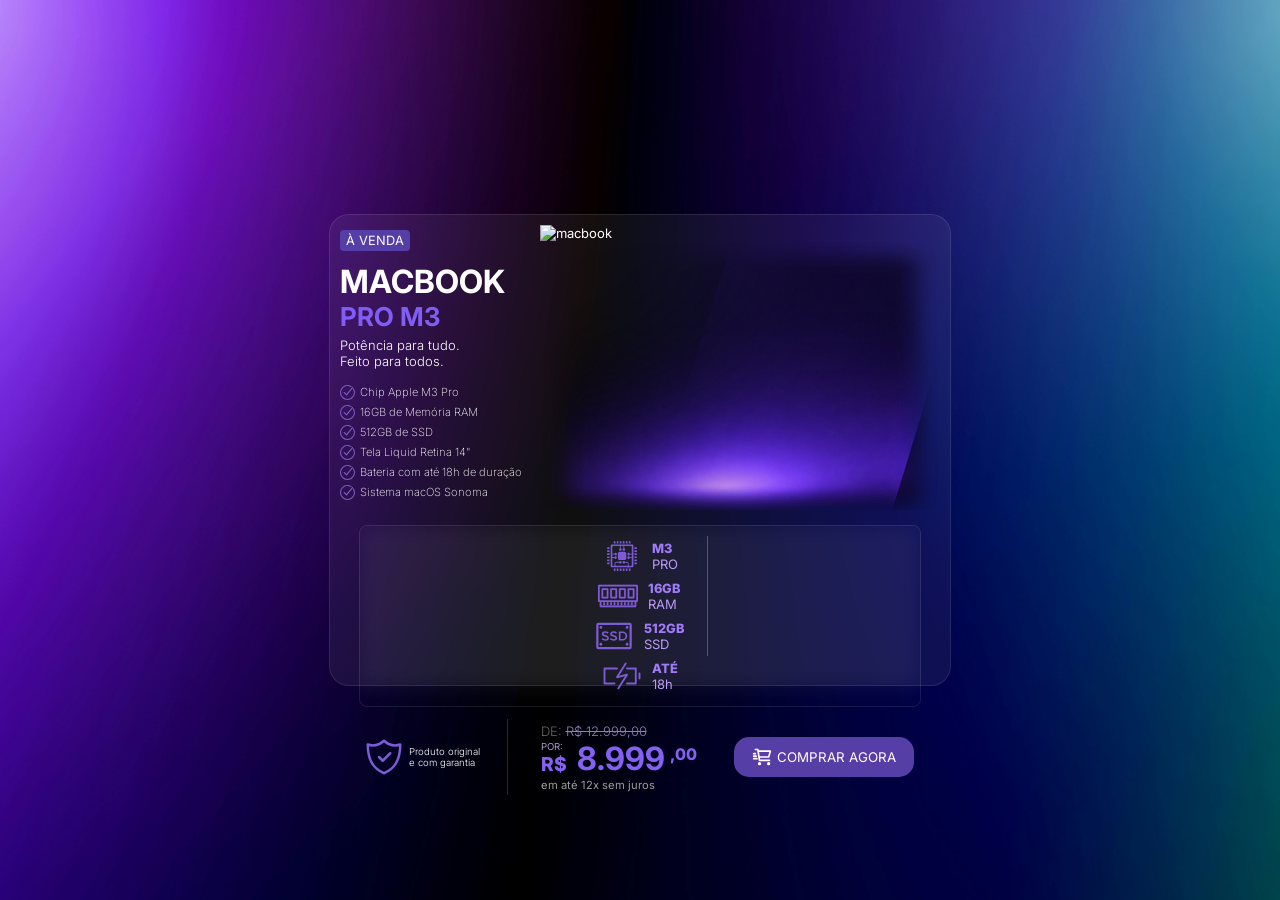
==== commit 1b3b9d94: "ajustes finais html v2" ====
--- a/Exercicio2/index.html
+++ b/Exercicio2/index.html
@@ -11,7 +11,13 @@
         <div class="principal">
         <div class="info">
             <h3>À VENDA</h3>
-            <h1 class="titulo">MACBOOK <br><span class="PRO">PRO M3</span></h1>
+            <div class="produto">
+
+            <h1 class="titulo">MACBOOK</h1>
+            <div class="sub">
+            <h1 class="PRO">PRO M3</h1>
+            </div>
+            </div>
             <p class="msg">
                  Potência para tudo.<br>
                  Feito para todos.
@@ -30,6 +36,7 @@
         </div>
         </div>
         <div class="hardware">
+            <div class="subdivisor">
             <div class="divisor">
                 <svg width="40px" height="40px" viewBox="0 0 24 24" xmlns="http://www.w3.org/2000/svg" fill="none"><g id="SVGRepo_bgCarrier" stroke-width="0"></g><g id="SVGRepo_tracerCarrier" stroke-linecap="round" stroke-linejoin="round"></g><g id="SVGRepo_iconCarrier"><path fill="#7D5BD4" d="M13.497 9.405h-2.86c-.612 0-1.11.503-1.11 1.12v2.81c0 .617.498 1.12 1.11 1.12h2.86c.611 0 1.109-.502 1.109-1.12v-2.81c0-.617-.498-1.12-1.11-1.12Zm3.613-5.892A.51.51 0 0 0 16.604 3a.51.51 0 0 0-.509.513V4.54h1.017V3.513Zm-1.806 0A.51.51 0 0 0 14.796 3a.51.51 0 0 0-.509.513V4.54h1.017V3.513Zm-1.807 0A.51.51 0 0 0 12.988 3a.51.51 0 0 0-.508.513V4.54h1.017V3.513Zm-1.807 0A.51.51 0 0 0 11.18 3a.51.51 0 0 0-.508.513V4.54h1.017V3.513Zm-1.808 0A.51.51 0 0 0 9.374 3a.51.51 0 0 0-.508.513V4.54h1.016V3.513Zm-1.807 0A.51.51 0 0 0 7.567 3a.51.51 0 0 0-.508.513V4.54h1.016V3.513ZM7.059 20.487a.51.51 0 0 0 .508.513.51.51 0 0 0 .508-.513V19.46H7.06v1.026Zm1.807 0a.51.51 0 0 0 .508.513.51.51 0 0 0 .508-.513V19.46H8.866v1.026Zm1.807 0a.51.51 0 0 0 .508.513.51.51 0 0 0 .509-.513V19.46h-1.017v1.026Zm1.807 0a.51.51 0 0 0 .508.513.51.51 0 0 0 .509-.513V19.46H12.48v1.026Zm1.807 0a.51.51 0 0 0 .508.513.51.51 0 0 0 .509-.513V19.46h-1.017v1.026Zm1.807 0a.51.51 0 0 0 .509.513.51.51 0 0 0 .508-.513V19.46h-1.017v1.026Zm4.398-4.61h-1.017v1.026h1.017A.51.51 0 0 0 21 16.39a.51.51 0 0 0-.508-.513Zm0-1.825h-1.017v1.027h1.017a.51.51 0 0 0 .508-.514.51.51 0 0 0-.508-.513Zm0-1.824h-1.017v1.026h1.017a.51.51 0 0 0 .508-.513.51.51 0 0 0-.508-.513Zm0-1.824h-1.017v1.026h1.017a.51.51 0 0 0 .508-.513.51.51 0 0 0-.508-.513Zm0-1.824h-1.017v1.026h1.017A.51.51 0 0 0 21 9.093a.51.51 0 0 0-.508-.514ZM21 7.268a.51.51 0 0 0-.508-.513h-1.017v1.026h1.017A.51.51 0 0 0 21 7.268Zm-18 0a.51.51 0 0 0 .508.513h1.017V6.755H3.508A.51.51 0 0 0 3 7.268Zm0 1.825a.51.51 0 0 0 .508.513h1.017V8.579H3.508A.51.51 0 0 0 3 9.093Zm0 1.824a.51.51 0 0 0 .508.513h1.017v-1.026H3.508a.51.51 0 0 0-.508.513Zm0 1.824a.51.51 0 0 0 .508.513h1.017v-1.026H3.508a.51.51 0 0 0-.508.513Zm0 1.824a.51.51 0 0 0 .508.514h1.017v-1.027H3.508a.51.51 0 0 0-.508.513Zm0 1.825a.51.51 0 0 0 .508.513h1.017v-1.026H3.508A.51.51 0 0 0 3 16.39Z"></path><path fill="#7D5BD4" d="M18.169 5.034H5.889a.681.681 0 0 0-.678.684v12.397a.68.68 0 0 0 .677.684h9.355l.004.035h1.016l.003-.035h1.903a.68.68 0 0 0 .677-.684V5.718a.68.68 0 0 0-.677-.684Zm-.31 5.587h-1.113a.78.78 0 0 0-.73-.52c-.43 0-.78.352-.78.786 0 .435.35.787.78.787a.777.777 0 0 0 .73-.52h1.114v1.571a2.238 2.238 0 0 0-.253-.013h-.905a.778.778 0 0 0-.73-.52.783.783 0 0 0-.78.787c0 .434.349.787.78.787a.778.778 0 0 0 .73-.52h.905c.104 0 .184.005.253.017v4.248c0 .161-.13.292-.29.292h-1.566c.005-.376.008-.864.008-1.125 0-.766-.428-1.223-1.144-1.223h-1.073a.775.775 0 0 0-1.489.318c0 .434.35.787.78.787a.778.778 0 0 0 .748-.578v.007h1.034c.426 0 .616.212.616.689 0 .264-.004.749-.008 1.125H8.059l-.003-1.125c0-.477.19-.69.617-.69h1.598c.093.33.39.572.746.572.43 0 .78-.352.78-.787a.783.783 0 0 0-.78-.787.779.779 0 0 0-.712.47H8.673c-.717 0-1.145.456-1.145 1.222 0 .061 0 .61.003 1.125H6.487a.291.291 0 0 1-.29-.292v-4.306c.478.002.953.006 1.19.009a.778.778 0 0 0 .731.522c.43 0 .78-.353.78-.787a.783.783 0 0 0-.78-.787.778.778 0 0 0-.73.518c-.24-.002-.713-.006-1.19-.008v-1.503H7.43c.109.303.393.52.73.52.431 0 .78-.352.78-.787a.783.783 0 0 0-.78-.786.777.777 0 0 0-.73.52H6.198V6.321c0-.161.13-.292.29-.292h4.267v1.26a.785.785 0 0 0-.515.738c0 .434.349.787.779.787.43 0 .78-.352.78-.787a.784.784 0 0 0-.516-.737V6.03h1.54v1.282a.785.785 0 0 0-.516.738c0 .434.349.787.78.787.43 0 .778-.353.778-.787a.784.784 0 0 0-.515-.737V6.03h4.221c.16 0 .29.13.29.292v4.298Z"></path></g></svg>
                 <p class="prg"><span class="enf">M3</span><br>PRO</p>
@@ -49,6 +56,7 @@
             <svg fill="#7D5BD4" width="40px" height="40px" viewBox="0 0 32 32" version="1.1" xmlns="http://www.w3.org/2000/svg"><g id="SVGRepo_bgCarrier" stroke-width="0"></g><g id="SVGRepo_tracerCarrier" stroke-linecap="round" stroke-linejoin="round"></g><g id="SVGRepo_iconCarrier"> <title>battery-charging</title> <path d="M27 9.25h-7c-0.414 0-0.75 0.336-0.75 0.75s0.336 0.75 0.75 0.75v0h6.25v10.5h-6.25c-0.414 0-0.75 0.336-0.75 0.75s0.336 0.75 0.75 0.75v0h7c0.414-0 0.75-0.336 0.75-0.75v0-12c-0-0.414-0.336-0.75-0.75-0.75v0zM10 21.25h-7.25v-10.5h9.25c0.414 0 0.75-0.336 0.75-0.75s-0.336-0.75-0.75-0.75v0h-10c-0.414 0-0.75 0.336-0.75 0.75v0 12c0 0.414 0.336 0.75 0.75 0.75h8c0.414 0 0.75-0.336 0.75-0.75s-0.336-0.75-0.75-0.75v0zM30 13.25c-0.414 0-0.75 0.336-0.75 0.75v0 4c0 0.414 0.336 0.75 0.75 0.75s0.75-0.336 0.75-0.75v0-4c-0-0.414-0.336-0.75-0.75-0.75v0zM20.609 14.562c-0.138-0.19-0.359-0.312-0.609-0.312-0.065 0-0.128 0.008-0.188 0.024l0.005-0.001-6.176 1.544 5.99-9.414c0.072-0.113 0.115-0.251 0.115-0.399 0-0.414-0.336-0.75-0.75-0.75-0.264 0-0.496 0.136-0.629 0.342l-0.002 0.003-7 11c-0.073 0.114-0.117 0.253-0.117 0.402 0 0.414 0.336 0.75 0.75 0.75 0.065 0 0.127-0.008 0.187-0.023l-0.005 0.001 6.176-1.544-5.99 9.414c-0.074 0.114-0.117 0.253-0.117 0.402 0 0.265 0.137 0.498 0.345 0.631l0.003 0.002c0.113 0.073 0.251 0.117 0.399 0.117 0.001 0 0.001 0 0.002 0h-0c0 0 0.001 0 0.001 0 0.265 0 0.498-0.137 0.631-0.345l0.002-0.003 7-11c0.073-0.114 0.117-0.254 0.117-0.403 0-0.164-0.053-0.316-0.142-0.44l0.002 0.002z"></path> </g></svg>
             <p class="prg" ><span class="enf">ATÉ</span><br>18h</p>
                 
+            </div>
             </div>
         </div>
         <div class="venda">
--- a/Exercicio2/style.css
+++ b/Exercicio2/style.css
@@ -23,7 +23,7 @@
     font-size: 2rem;
 }
 
-span{
+.PRO{
     color: #805DF4;
 }
 
@@ -82,6 +82,7 @@
     align-items: center;
     width: 100%; 
     height: 60%;
+    padding: 15px;
 }
 
 .info{
@@ -110,14 +111,6 @@
     display: flex;
     align-items: center;
     gap: 5px
-}
-
-
-.venda{
-    display: flex;
-    flex-direction: row; 
-    align-items: center;
-    justify-content: space-between;
 }
 
 .hardware{
@@ -145,7 +138,7 @@
 .divisor{
     display: flex;  
     flex-direction: row;
-    border-right: solid 1px #7D5BD4;
+    border-right: solid 1px #585858;
     height: 40px;
     width: 135px;
     align-items: center;    
@@ -177,19 +170,134 @@
     color: black;
 }
 
+.venda{
+    display: flex;
+    flex-direction: row; 
+    align-items: center;
+    width: 100%;
+    justify-content: space-around;
+    padding: 10px;
+    margin-right: 30px;
+}
+
 .preco{
     display: flex;
-    flex-direction: row;
-    align-items: center;
+    flex-direction: column;
+    align-items: left;
     justify-content: space-between;
-}
+    width: 170px;
+    margin-left: 10px;
+}
+
+.precoAntigo{
+    display: flex;
+    flex-direction: row;
+}
+
+.precoAntigo p{
+    color: #666666;
+    font-weight: 300;
+}
+
+.listra-preco{
+    text-decoration: line-through;
+    color: #8F7FB7;
+}
+
+
+.enfPreco{
+    display: flex;
+    flex-direction: row;
+    align-items: center;
+    gap: 10px;
+}
+
+.precoNovo{
+    display: flex;
+    flex-direction: column;
+    align-items: left;
+    justify-content: space-between;
+    font-size: 2rem;
+    font-weight: 700;
+    width: 100%;
+}
+
+.precoNovo p{
+    color: #8461F1;
+}
+
+.por p{
+    font-size: 0.6rem;
+    color: #AB99CA;
+}
+
+.zeros{
+    font-size: small;
+    position: absolute;
+    margin: 5px;
+    color: #8461F1;
+    font-weight: 800;
+    font-size: 1rem;
+
+}
+
+.msgPreco{
+    font-size: 0.7rem;
+    color: #9c9c9c;
+}
+
+.enfcif{
+    font-size: 1.2rem;
+    color: #8461F1;
+    font-weight: 800;
+}
+
 
 .garantia{
     display: flex;
     flex-direction: row;
     align-items: center;
-}
-
-
-
-
+    width: 150px;
+    height: 70%;
+    border-right: solid 1px rgb(41, 41, 41);
+    justify-content: center;
+    gap: 5px;
+    font-weight: 300;
+    padding: 10px;
+    font-size: 0.6rem;
+}
+
+.compra{
+    display: flex;
+    align-items: center;
+    justify-content: center;
+    height: 80px;
+}
+
+.compra a{
+    text-decoration: none;
+    color: #ffffff;
+    justify-content: center;
+    align-items: center;
+    width: 200px;
+}
+
+.botao{
+    display: flex;
+    padding: 5px;
+    align-items: center;
+    justify-content: center;
+    width: 180px;
+    height: 40px;
+    background-color: #563ea7;
+    border-radius: 15px;
+    border: 0;
+    gap: 5px;
+}
+
+a:hover{
+    color: #8473bb;
+}
+
+
+
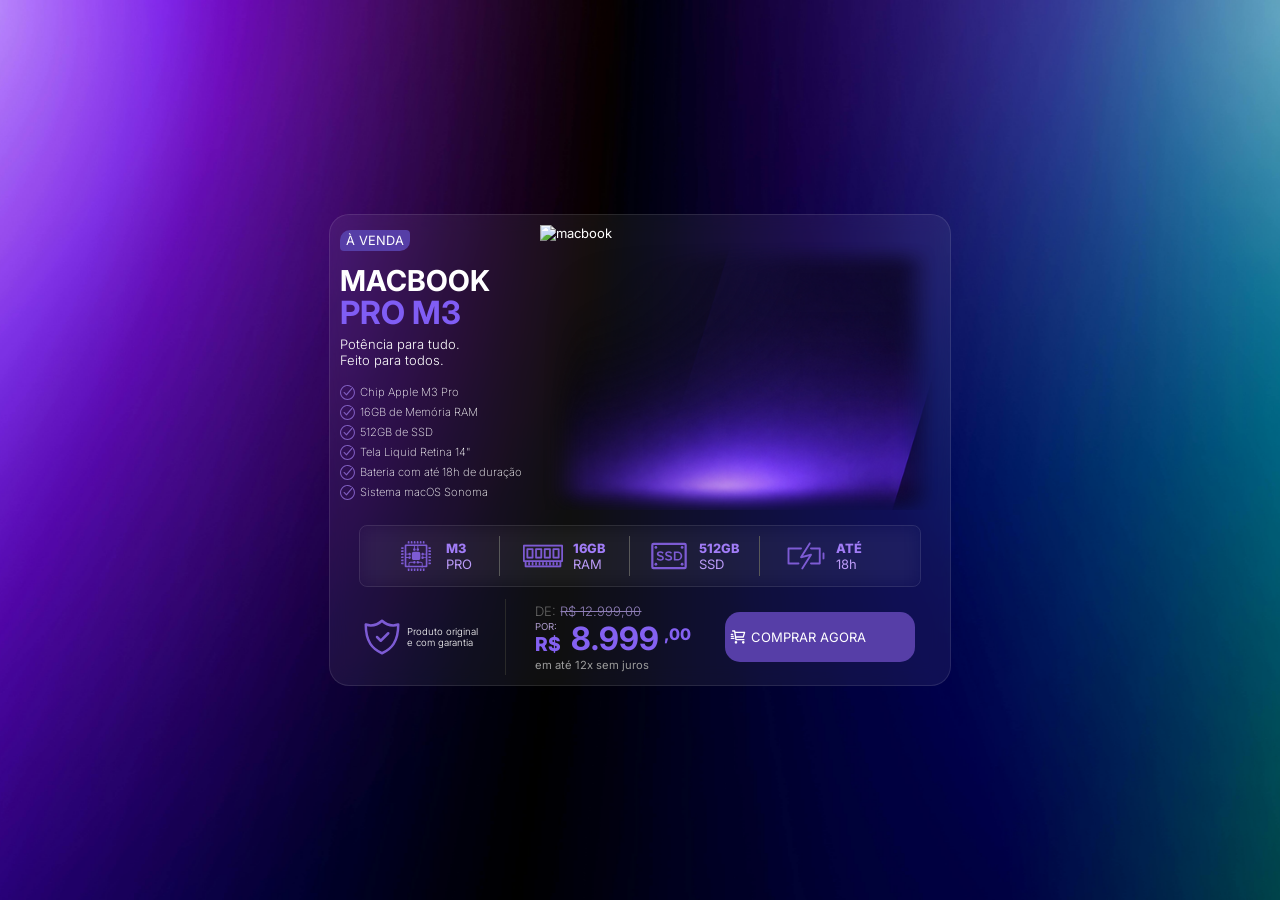
==== commit 547ae3b1: "ajustes finais html v3" ====
--- a/Exercicio2/index.html
+++ b/Exercicio2/index.html
@@ -82,9 +82,18 @@
                 </div>
 
                 <p class="msgPreco">em até 12x sem juros</p>
+
             </div>
+
             <div class="compra">
-            <button class="botao"><svg width="20px" height="20px" viewBox="0 0 24 24" fill="none" xmlns="http://www.w3.org/2000/svg"><g id="SVGRepo_bgCarrier" stroke-width="0"></g><g id="SVGRepo_tracerCarrier" stroke-linecap="round" stroke-linejoin="round"></g><g id="SVGRepo_iconCarrier"> <path d="M7.2998 5H22L20 12H8.37675M21 16H9L7 3H4M4 8H2M5 11H2M6 14H2M10 20C10 20.5523 9.55228 21 9 21C8.44772 21 8 20.5523 8 20C8 19.4477 8.44772 19 9 19C9.55228 19 10 19.4477 10 20ZM21 20C21 20.5523 20.5523 21 20 21C19.4477 21 19 20.5523 19 20C19 19.4477 19.4477 19 20 19C20.5523 19 21 19.4477 21 20Z" stroke="#ffffff" stroke-width="2" stroke-linecap="round" stroke-linejoin="round"></path> </g></svg> <span class="button"><a target="_blank" href="https://www.kabum.com.br/produto/1015062/macbook-neo-apple-13-chip-a18-pro-cpu-de-6-nucleos-gpu-de-5-nucleos-512gb-touch-id-indigo-mhfg4bz-a?gad_source=1&gad_campaignid=23737353117&gbraid=0AAAAABrETJ_m5jkjNv2t1LRmu_kOFqsHC&gclid=CjwKCAjwwdbPBhBgEiwAxBRA4UCiUzD63-ICgEfJbFEj2UE_NWfn3AinVbFJUmCl5OhIQFhy5Wre_hoCw_wQAvD_BwE">COMPRAR AGORA</a></span></button>
+
+            <div class="botao">
+            <svg class="cart" width="20px" height="20px" viewBox="0 0 24 24" fill="none" xmlns="http://www.w3.org/2000/svg"><g id="SVGRepo_bgCarrier" stroke-width="0"></g><g id="SVGRepo_tracerCarrier" stroke-linecap="round" stroke-linejoin="round"></g><g id="SVGRepo_iconCarrier"> <path d="M7.2998 5H22L20 12H8.37675M21 16H9L7 3H4M4 8H2M5 11H2M6 14H2M10 20C10 20.5523 9.55228 21 9 21C8.44772 21 8 20.5523 8 20C8 19.4477 8.44772 19 9 19C9.55228 19 10 19.4477 10 20ZM21 20C21 20.5523 20.5523 21 20 21C19.4477 21 19 20.5523 19 20C19 19.4477 19.4477 19 20 19C20.5523 19 21 19.4477 21 20Z" stroke="#ffffff" stroke-width="2" stroke-linecap="round" stroke-linejoin="round"></path> </g></svg>
+            <a target="_blank" href="https://www.kabum.com.br/produto/1015062/macbook-neo-apple-13-chip-a18-pro-cpu-de-6-nucleos-gpu-de-5-nucleos-512gb-touch-id-indigo-mhfg4bz-a?gad_source=1&gad_campaignid=23737353117&gbraid=0AAAAABrETJ_m5jkjNv2t1LRmu_kOFqsHC&gclid=CjwKCAjwwdbPBhBgEiwAxBRA4UCiUzD63-ICgEfJbFEj2UE_NWfn3AinVbFJUmCl5OhIQFhy5Wre_hoCw_wQAvD_BwE">COMPRAR AGORA</a>
+            </div>
+            
+            </div>
+
         </div>
         </div>
     </div>
--- a/Exercicio2/style.css
+++ b/Exercicio2/style.css
@@ -19,12 +19,31 @@
     font-size: small;
 }
 
+.produto{
+    display: flex;
+    flex-direction: column;
+    align-items: left;
+    height: 65px;
+    width: 150px;
+}
+
 .titulo{
+    font-size: 1.8rem;
+    display: flex;
+    width: 150px;
+    height: 30px;
+}
+
+.PRO{
+    display: flex;
+    color: #805DF4;
     font-size: 2rem;
-}
-
-.PRO{
-    color: #805DF4;
+    width: 130px;
+    height: 30px;
+    position: absolute;
+    
+     
+     
 }
 
 h3{
@@ -32,7 +51,7 @@
     padding: 3px;
     background-color: #563ea7;
     width: 4rem;
-    border-radius: 4px;
+    border-radius: 10px 4px 10px 4px;
     font-size: 0.8rem;
     font-weight: 400;
     justify-content: center;
@@ -147,13 +166,20 @@
 }
 
 .divisorOff{
-     display: flex;  
+    display: flex;  
     flex-direction: row;
     height: 40px;
     width: 135px;
     align-items: center;    
     justify-content: center;
     gap: 10px;
+}
+
+.subdivisor{
+    display: flex;
+    height: 100%;
+    width: 96%;
+    margin-right: 4%;
 }
 
 .enf{
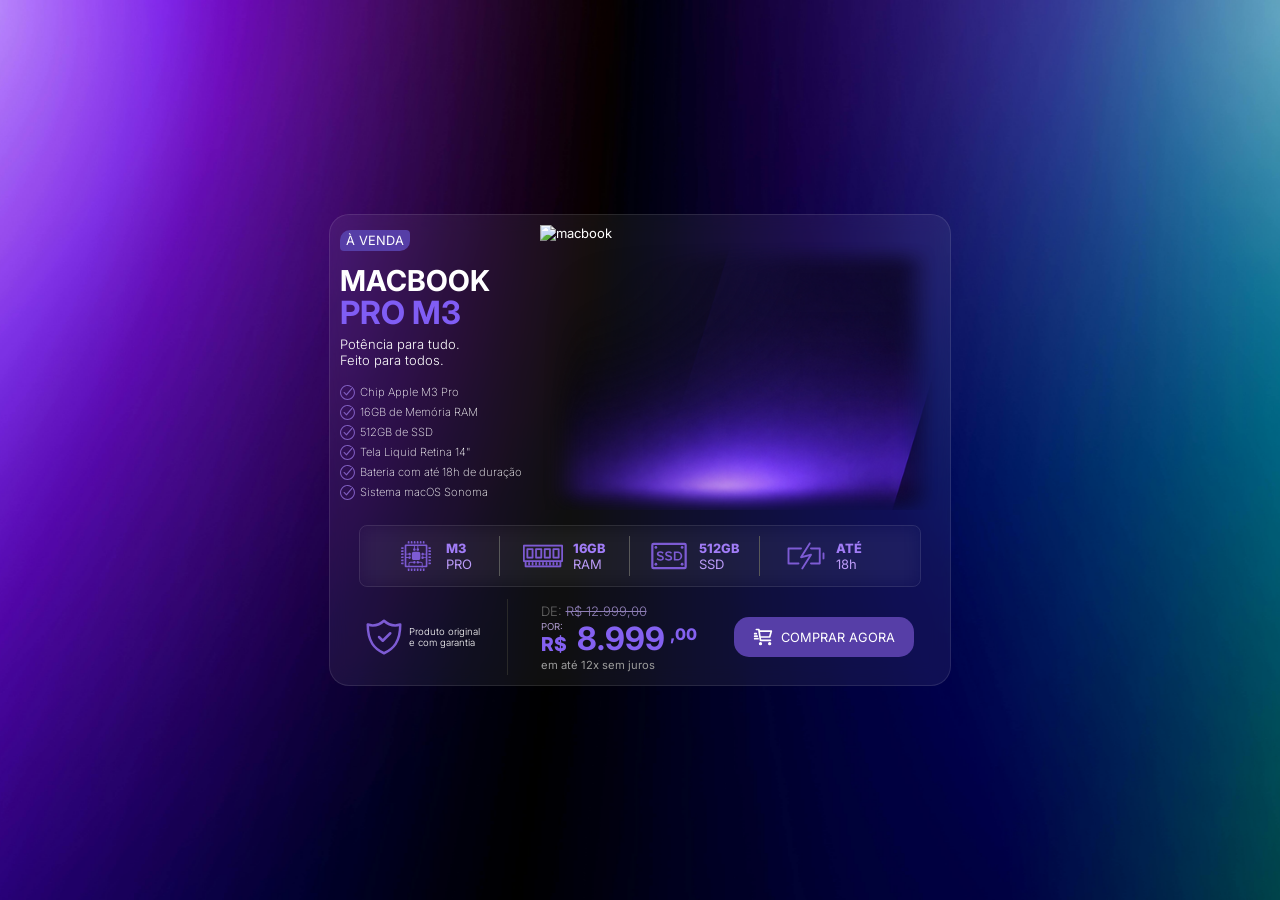
==== commit 656a4b93: "adicionando pt-br ao html" ====
--- a/Exercicio2/index.html
+++ b/Exercicio2/index.html
@@ -1,5 +1,5 @@
 <!DOCTYPE html>
-<html lang="en">
+<html lang="pt-br">
 <head>
     <meta charset="UTF-8">
     <meta name="viewport" content="width=device-width, initial-scale=1.0">
--- a/Exercicio2/style.css
+++ b/Exercicio2/style.css
@@ -298,6 +298,7 @@
     align-items: center;
     justify-content: center;
     height: 80px;
+    flex-direction: row;
 }
 
 .compra a{
@@ -305,25 +306,32 @@
     color: #ffffff;
     justify-content: center;
     align-items: center;
-    width: 200px;
+    font-size: 0.8rem;
 }
 
 .botao{
     display: flex;
-    padding: 5px;
-    align-items: center;
-    justify-content: center;
+    text-align: center;
+    justify-content: center;
+    align-items: center;
     width: 180px;
     height: 40px;
     background-color: #563ea7;
     border-radius: 15px;
-    border: 0;
-    gap: 5px;
-}
-
-a:hover{
-    color: #8473bb;
-}
-
-
-
+    transition: 0.3s ease;
+}
+
+.cart{
+    height: 20px;
+    width: 20px;
+    margin-right: 8px;
+}
+
+
+.botao:hover{
+    background-color: #6f55d1;
+    transform: scale(1.03);
+    cursor: pointer;
+}
+
+
